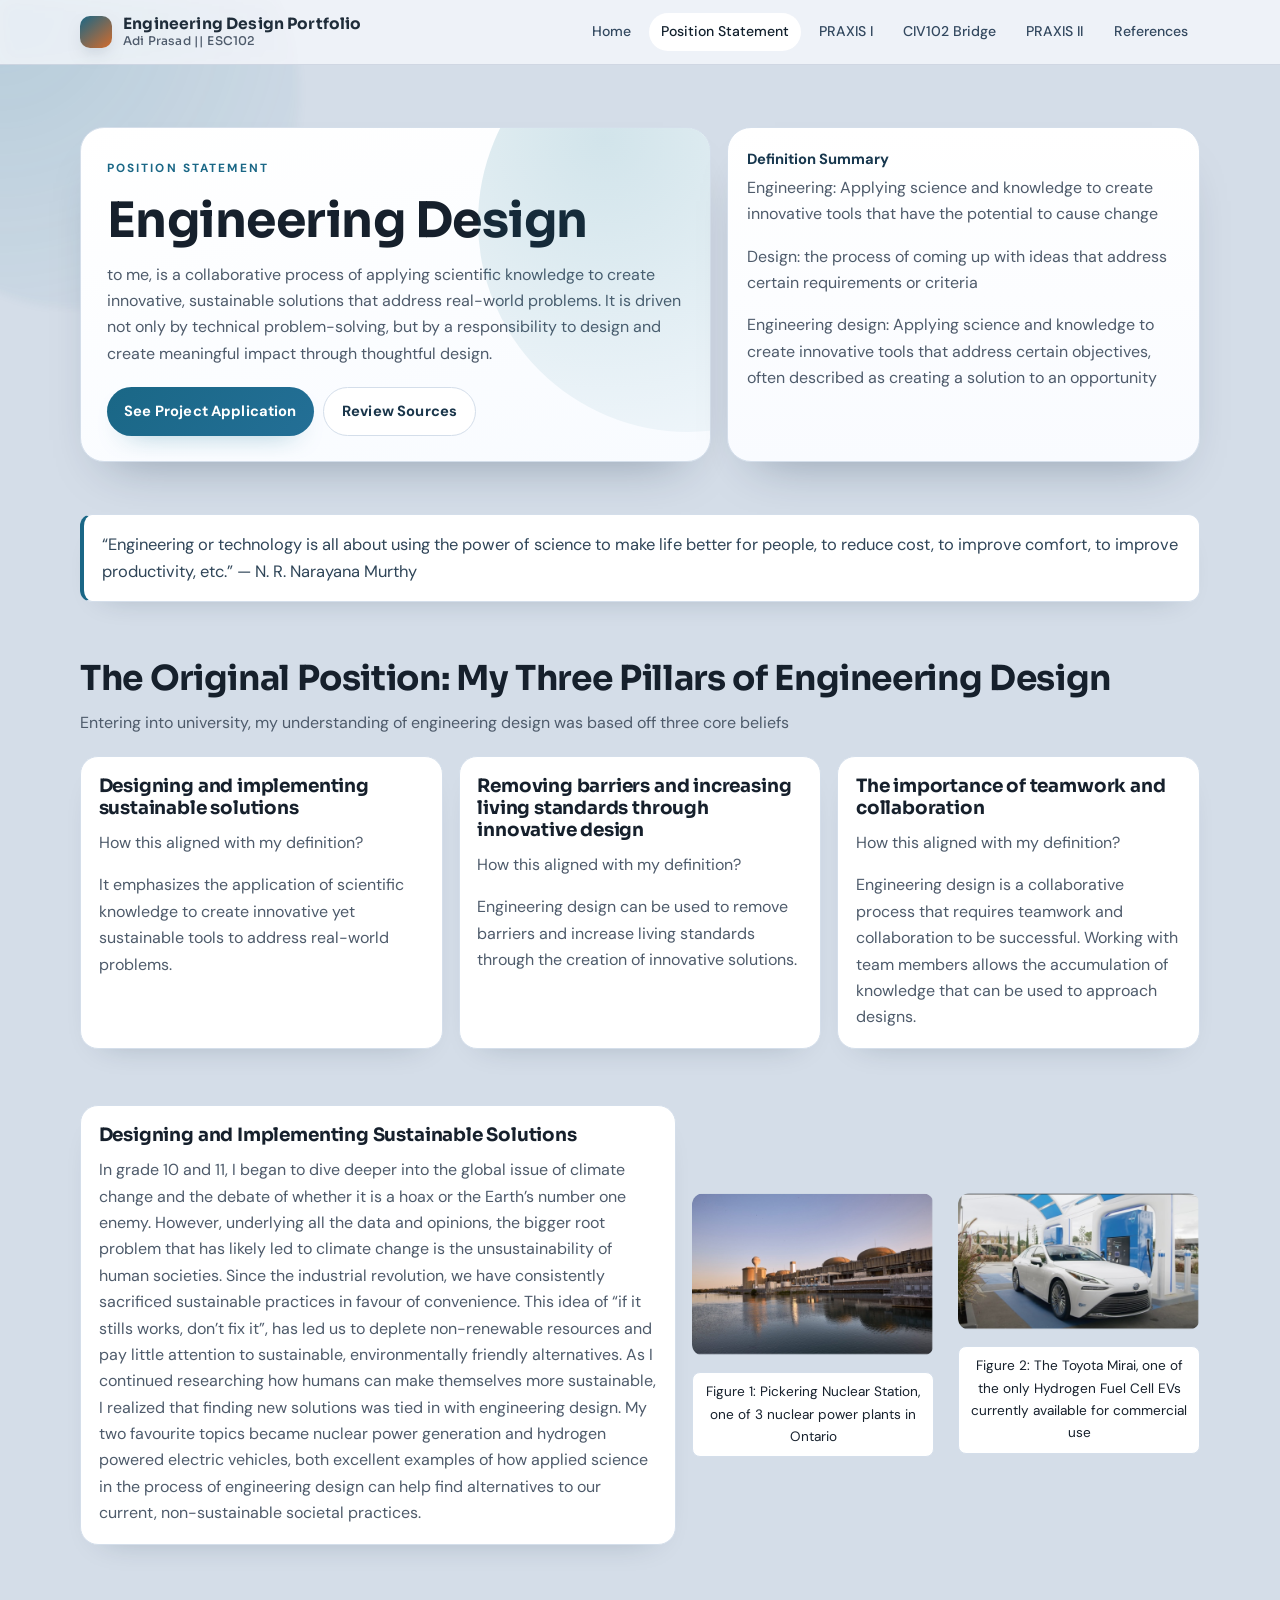
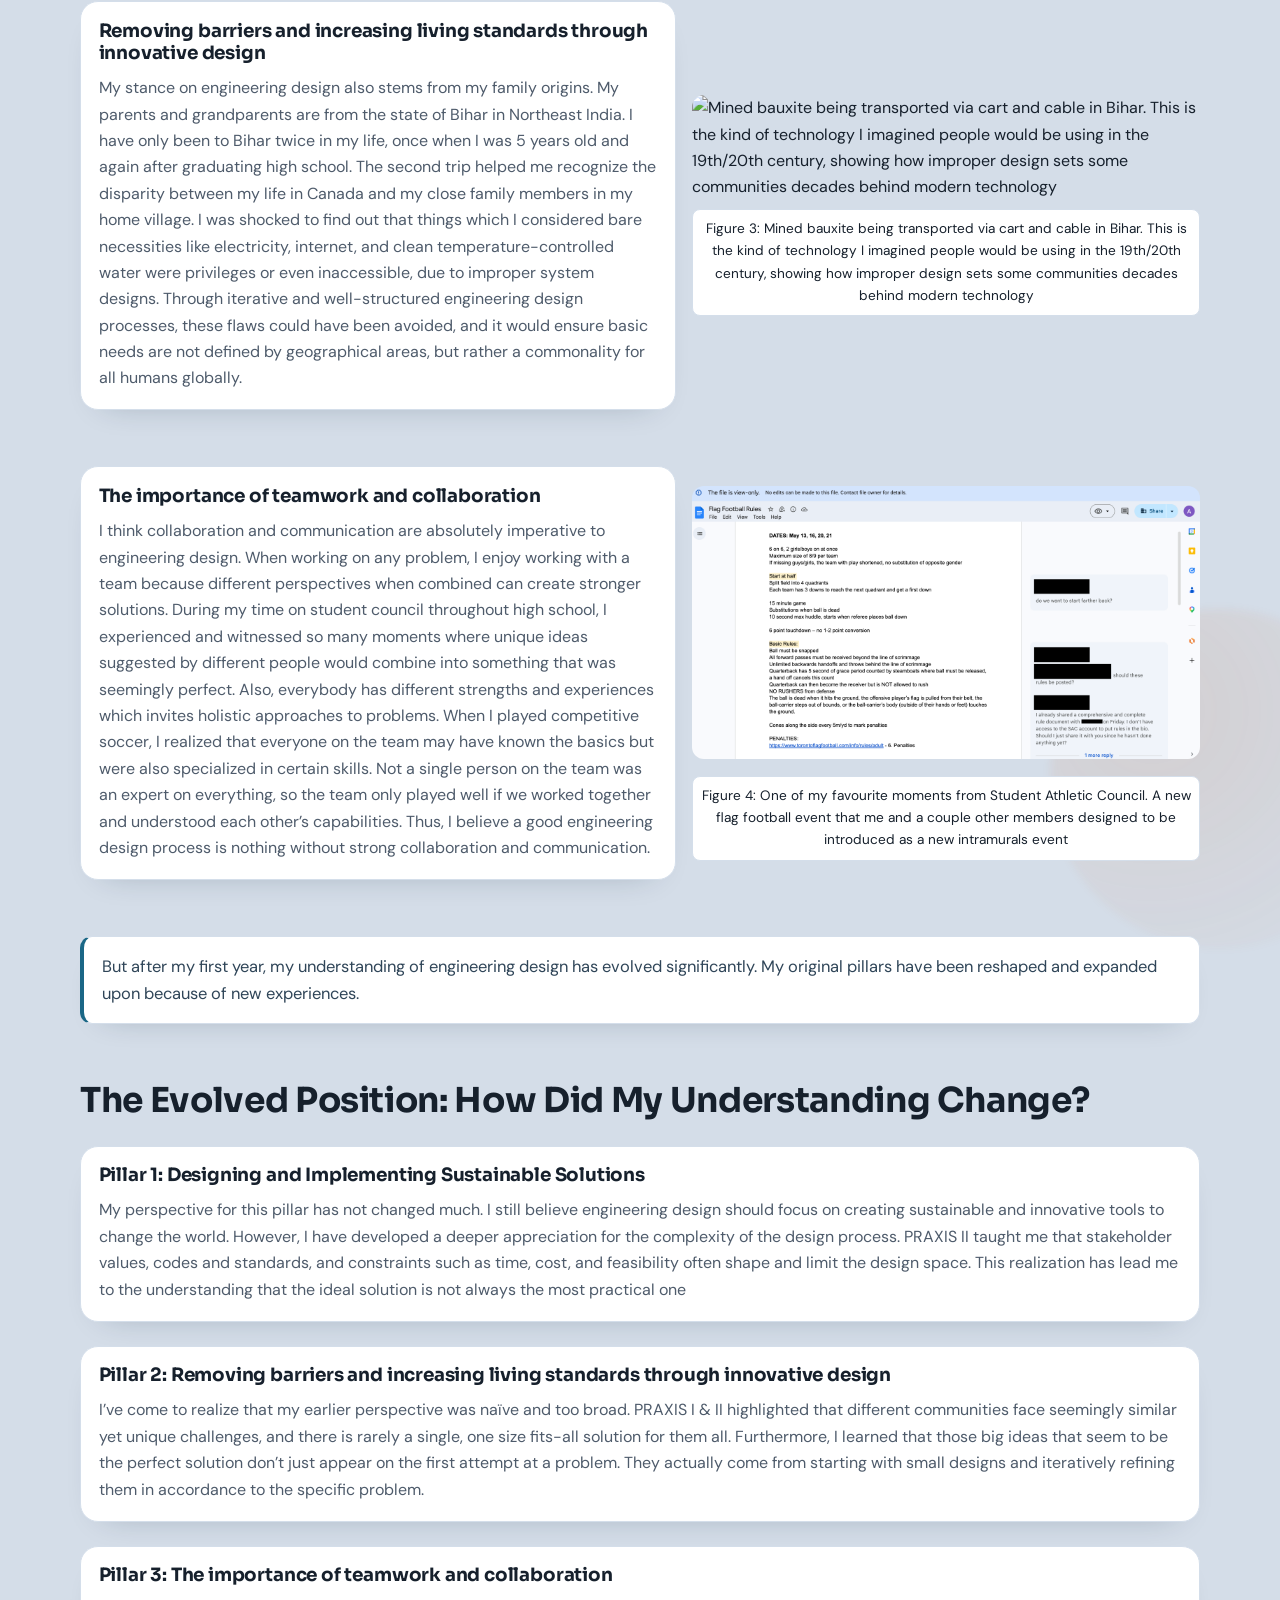
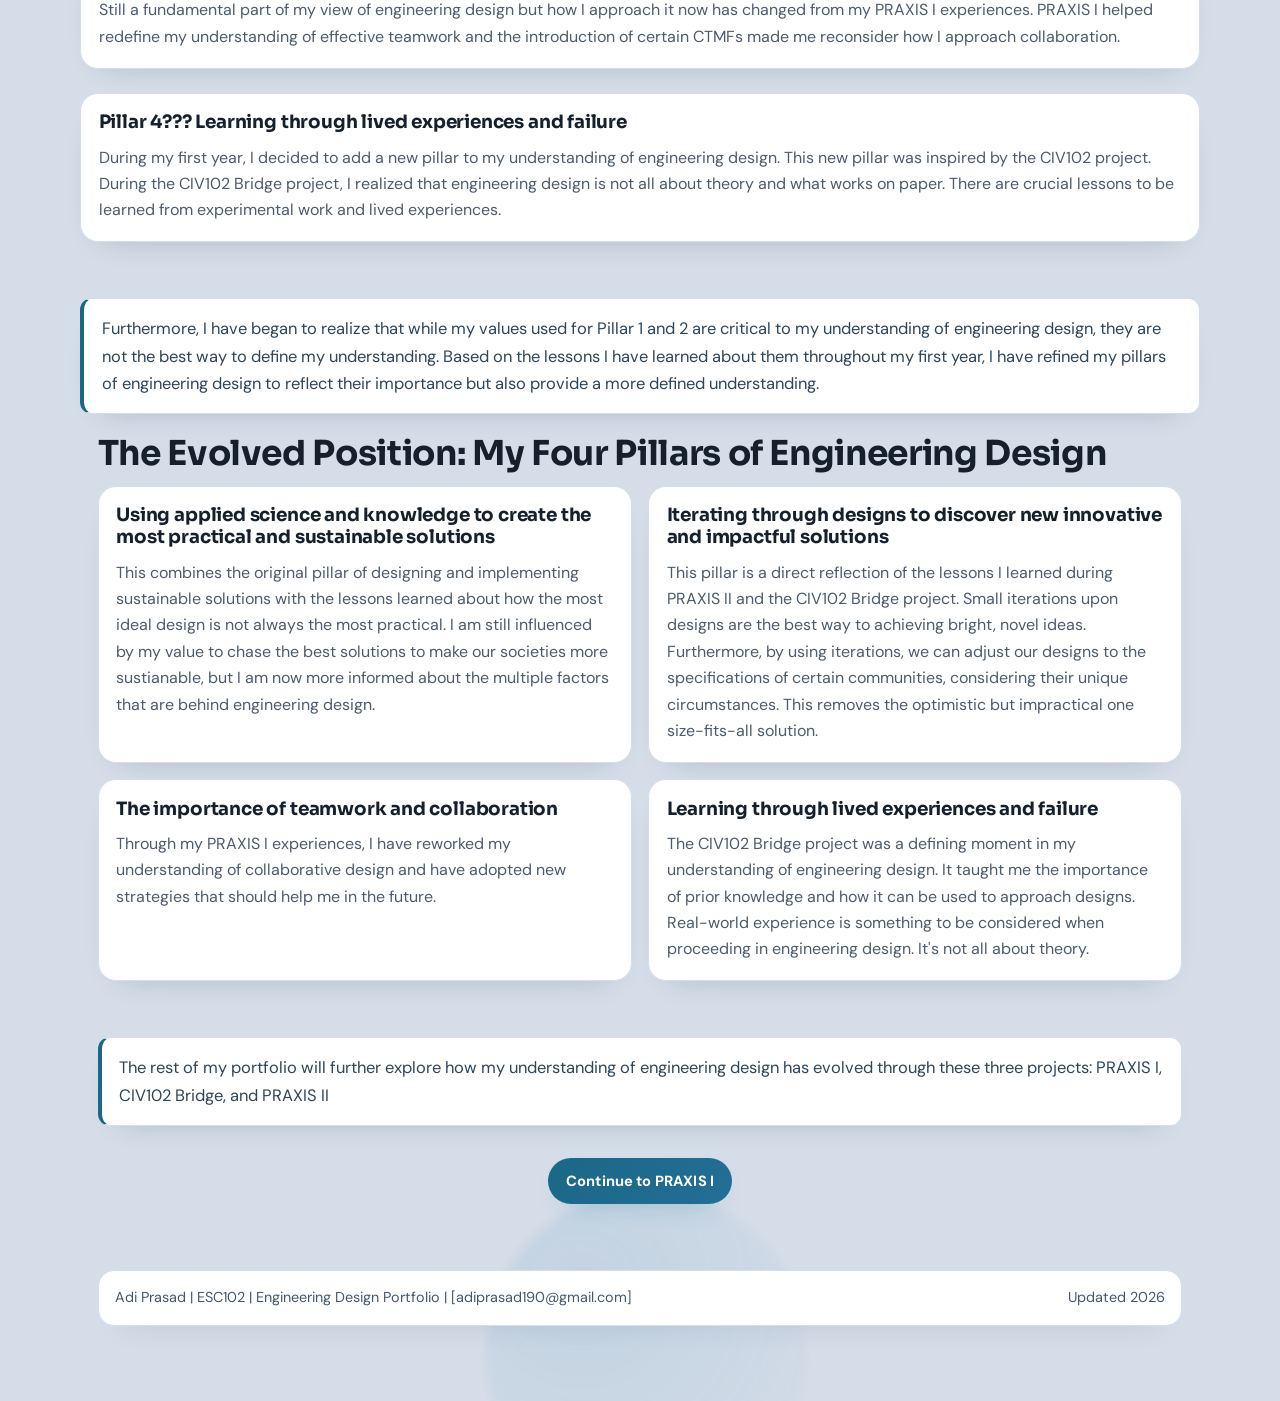
==== position-statement.html @ 8f81f6d3 "first commit" ====
<!doctype html>
<html lang="en">
<head>
  <meta charset="UTF-8">
  <meta name="viewport" content="width=device-width, initial-scale=1.0">
  <title>Position Statement | EngSci Portfolio</title>
  <script>document.documentElement.classList.add("js");</script>
  <link rel="preconnect" href="https://fonts.googleapis.com">
  <link rel="preconnect" href="https://fonts.gstatic.com" crossorigin>
  <link href="https://fonts.googleapis.com/css2?family=DM+Sans:wght@400;500;700&family=Sora:wght@400;600;700&display=swap" rel="stylesheet">
  <link rel="stylesheet" href="styles.css">
</head>
<body class="page-position">
  <div class="bg-art" aria-hidden="true">
    <span class="bg-orb orb-a"></span>
    <span class="bg-orb orb-b"></span>
    <span class="bg-orb orb-c"></span>
  </div>

  <header class="site-header">
    <div class="container nav-shell">
      <a class="brand" href="index.html">
        <span class="brand-mark"></span>
        <div style="display: flex; flex-direction: column; line-height: 1.2;">
          <span>Engineering Design Portfolio</span>
          <span style="font-size: 0.75rem; font-weight: 500; color: var(--muted);">Adi Prasad || ESC102</span>
        </div>
      </a>
      <nav class="site-nav" aria-label="Primary">
        <a href="index.html">Home</a>
        <a href="position-statement.html">Position Statement</a>
        <a href="praxis-i-magnet-coaster.html">PRAXIS I</a>
        <a href="civ102-bridge-project.html">CIV102 Bridge</a>
        <a href="praxis-ii-handhold-motor-brush.html">PRAXIS II</a>
        <a href="references.html">References</a>
      </nav>
    </div>
  </header>

  <main>
    <section class="hero">
      <div class="container hero-grid">
        <article class="hero-main reveal">
          <p class="eyebrow">Position Statement</p>
          <h1>Engineering Design</h1>
          <p>
            to me, is a collaborative process of applying scientific knowledge to create innovative, sustainable solutions that address real-world problems. It is driven not only by technical problem-solving, but by a responsibility to design and create meaningful impact through thoughtful design.
          <div class="hero-actions">
            <a class="btn btn-primary" href="praxis-i-magnet-coaster.html">See Project Application</a>
            <a class="btn btn-secondary" href="references.html">Review Sources</a>
          </div>
        </article>

        <aside class="hero-panel reveal" data-delay="90">
          <p class="panel-label">Definition Summary</p>
          <p>Engineering: Applying science and knowledge to create innovative tools that have the potential to cause change <p> 
          <p>Design: the process of coming up with ideas that address certain requirements or criteria</p>
          <p>Engineering design: Applying science and knowledge to create innovative tools that address certain objectives, often described as creating a solution to an opportunity</p>

        </aside>
      </div>
    </section>

    <section class="section">
      <div class="container">
        <blockquote class="statement-quote reveal">
          <p>
            “Engineering or technology is all about using the power of science to make life better for people, to reduce cost, to improve comfort, to improve productivity, etc.” — N. R. Narayana Murthy
          </p>
        </blockquote>
      </div>
    </section>

    <section class="section">
      <div class="container">
        <h2 class="reveal">The Original Position: My Three Pillars of Engineering Design</h2>
        <p class="section-intro reveal" data-delay="70">
          Entering into university, my understanding of engineering design was based off three core beliefs </p>
        <div class="cards three">
          <article class="card reveal">
            <h3>Designing and implementing sustainable solutions</h3>
            <p>How this aligned with my definition?</p>
            <p>It emphasizes the application of scientific knowledge to create innovative yet sustainable tools to address real-world problems.</p>
          </article>
          <article class="card reveal">
            <h3>Removing barriers and increasing living standards through innovative design</h3>
            <p>How this aligned with my definition?</p>
            <p>Engineering design can be used to remove barriers and increase living standards through the creation of innovative solutions.</p>
          </article>
          <article class="card reveal">
            <h3>The importance of teamwork and collaboration</h3>
            <p>How this aligned with my definition?</p>
            <p>Engineering design is a collaborative process that requires teamwork and collaboration to be successful. Working with team members allows the accumulation of knowledge that can be used to approach designs.</p>
          </article>
        </div>
      </div>
    </section>

    <section class="section">
      <div class="container split" style="max-width: 1350px; align-items: center;">
        <article class="card reveal">
          <h3>Designing and Implementing Sustainable Solutions</h3>
          <p>
            In grade 10 and 11, I began to dive deeper into the global issue of climate change and the debate of whether it is a hoax or the Earth’s number one enemy. However, underlying all the data and opinions, the bigger root problem that has likely led to climate change is the unsustainability of human societies. Since the industrial revolution, we have consistently sacrificed sustainable practices in favour of convenience. This idea of “if it stills works, don’t fix it”, has led us to deplete non-renewable resources and pay little attention to sustainable, environmentally friendly alternatives. As I continued researching how humans can make themselves more sustainable, I realized that finding new solutions was tied in with engineering design. My two favourite topics became nuclear power generation and hydrogen powered electric vehicles, both excellent examples of how applied science in the process of engineering design can help find alternatives to our current, non-sustainable societal practices. 
          </p>
        </article>
        <div class="reveal" data-delay="80" style="display: flex; flex-direction: row; flex-wrap: wrap; gap: 1.5rem; justify-content: center; align-items: flex-start;">
          <figure style="margin: 0; flex: 1 1 45%; min-width: 200px;">
            <img src="nuclear.png" alt="Nuclear Power Generation" style="width: 100%; border-radius: 12px; box-shadow: var(--shadow-sm); object-fit: cover;">
            <figcaption style="text-align: center; font-size: 0.85rem; color: var(--text); margin-top: 0.5rem; background: var(--surface); padding: 0.5rem; border-radius: 8px; border: 1px solid var(--line);">Figure 1: Pickering Nuclear Station, one of 3 nuclear power plants in Ontario</figcaption>
          </figure>
          <figure style="margin: 0; flex: 1 1 45%; min-width: 200px;">
            <img src="fuelcell.png" alt="Hydrogen Powered Electric Vehicles" style="width: 100%; border-radius: 12px; box-shadow: var(--shadow-sm); object-fit: cover;">
            <figcaption style="text-align: center; font-size: 0.85rem; color: var(--text); margin-top: 0.5rem; background: var(--surface); padding: 0.5rem; border-radius: 8px; border: 1px solid var(--line);">Figure 2: The Toyota Mirai, one of the only Hydrogen Fuel Cell EVs currently available for commercial use</figcaption>
          </figure>
        </div>
      </div>
    </section>
  </main>

    <section class="section">
      <div class="container split" style="max-width: 1350px; align-items: center;">
        <article class="card reveal">
          <h3>Removing barriers and increasing living standards through innovative design</h3>
          <p>
            My stance on engineering design also stems from my family origins. My parents and grandparents are from the state of Bihar in Northeast India. I have only been to Bihar twice in my life, once when I was 5 years old and again after graduating high school. The second trip helped me recognize the disparity between my life in Canada and my close family members in my home village. I was shocked to find out that things which I considered bare necessities like electricity, internet, and clean temperature-controlled water were privileges or even inaccessible, due to improper system designs. Through iterative and well-structured engineering design processes, these flaws could have been avoided, and it would ensure basic needs are not defined by geographical areas, but rather a commonality for all humans globally. 
          </p>
        </article>
        <div class="reveal" data-delay="80" style="display: flex; flex-direction: row; flex-wrap: wrap; gap: 1.5rem; justify-content: center; align-items: flex-start;">
          <figure style="margin: 0; flex: 1 1 45%; min-width: 200px;">
            <img src="bihar.png" alt="Mined bauxite being transported via cart and cable in Bihar. This is the kind of technology I imagined people would be using in the 19th/20th century, showing how improper design sets some communities decades behind modern technology" style="width: 100%; border-radius: 12px; box-shadow: var(--shadow-sm); object-fit: cover;">
            <figcaption style="text-align: center; font-size: 0.85rem; color: var(--text); margin-top: 0.5rem; background: var(--surface); padding: 0.5rem; border-radius: 8px; border: 1px solid var(--line);">Figure 3: Mined bauxite being transported via cart and cable in Bihar. This is the kind of technology I imagined people would be using in the 19th/20th century, showing how improper design sets some communities decades behind modern technology</figcaption>
          </figure>
    </div>
    </section>
  </main>

    <section class="section">
      <div class="container split" style="max-width: 1350px; align-items: center;">
        <article class="card reveal">
          <h3>The importance of teamwork and collaboration</h3>
          <p>
            I think collaboration and communication are absolutely imperative to engineering design. When working on any problem, I enjoy working with a team because different perspectives when combined can create stronger solutions. During my time on student council throughout high school, I experienced and witnessed so many moments where unique ideas suggested by different people would combine into something that was seemingly perfect. Also, everybody has different strengths and experiences which invites holistic approaches to problems. When I played competitive soccer, I realized that everyone on the team may have known the basics but were also specialized in certain skills. Not a single person on the team was an expert on everything, so the team only played well if we worked together and understood each other’s capabilities. Thus, I believe a good engineering design process is nothing without strong collaboration and communication. 
          </p>
        </article>
        <div class="reveal" data-delay="80" style="display: flex; flex-direction: row; flex-wrap: wrap; gap: 1.5rem; justify-content: center; align-items: flex-start;">
          <figure style="margin: 0; flex: 1 1 45%; min-width: 200px;">
            <img src="flagfootball.png" alt="Mined bauxite being transported via cart and cable in Bihar. This is the kind of technology I imagined people would be using in the 19th/20th century, showing how improper design sets some communities decades behind modern technology" style="width: 100%; border-radius: 12px; box-shadow: var(--shadow-sm); object-fit: cover;">
            <figcaption style="text-align: center; font-size: 0.85rem; color: var(--text); margin-top: 0.5rem; background: var(--surface); padding: 0.5rem; border-radius: 8px; border: 1px solid var(--line);">Figure 4: One of my favourite moments from Student Athletic Council. A new flag football event that me and a couple other members designed to be introduced as a new intramurals event </figcaption>
          </figure>
        </div>
      </div>
    </section>

    <section class="section">
      <div class="container">
        <blockquote class="statement-quote reveal">
          <p>
            But after my first year, my understanding of engineering design has evolved significantly. My original pillars have been reshaped and expanded upon because of new experiences.
          </p>
        </blockquote>
      </div>
    </section>

    <section class="section">
      <div class="container">
        <h2 class="reveal">The Evolved Position: How Did My Understanding Change?</h2>
        <article class="card reveal" style="margin-top: 1.5rem;">
          <h3>Pillar 1: Designing and Implementing Sustainable Solutions</h3>
          <p>
            My perspective for this pillar has not changed much. I still believe engineering design should focus on creating sustainable and innovative tools to change the world. However, I have developed a deeper appreciation for the complexity of the design process. PRAXIS II taught me that stakeholder values, codes and standards, and constraints such as time, cost, and feasibility often shape and limit the design space. This realization has lead me to the understanding that the ideal solution is not always the most practical one
          </p>
        </article>
        <article class="card reveal" style="margin-top: 1.5rem;">
          <h3>Pillar 2: Removing barriers and increasing living standards through innovative design</h3>
          <p>
            I’ve come to realize that my earlier perspective was naïve and too broad. PRAXIS I & II highlighted that different communities face seemingly similar yet unique challenges, and there is rarely a single, one size fits-all solution for them all. Furthermore, I learned that those big ideas that seem to be the perfect solution don’t just appear on the first attempt at a problem. They actually come from starting with small designs and iteratively refining them in accordance to the specific problem. 
          </p>
        </article>
        <article class="card reveal" style="margin-top: 1.5rem;">
          <h3>Pillar 3: The importance of teamwork and collaboration</h3>
          <p>
            Still a fundamental part of my view of engineering design but how I approach it now has changed from my PRAXIS I experiences. PRAXIS I helped redefine my understanding of effective teamwork and the introduction of certain CTMFs made me reconsider how I approach collaboration. 
          </p>
        </article>
        <article class="card reveal" style="margin-top: 1.5rem;">
          <h3>Pillar 4??? Learning through lived experiences and failure</h3>
          <p>
            During my first year, I decided to add a new pillar to my understanding of engineering design. This new pillar was inspired by the CIV102 project. During the CIV102 Bridge project, I realized that engineering design is not all about theory and what works on paper. There are crucial lessons to be learned from experimental work and lived experiences.
          </p>
        </article>    
      </div>
    </section>
  </main>

    <section class="section">
          <div class="container">
            <blockquote class="statement-quote reveal">
              <p>
                Furthermore, I have began to realize that while my values used for Pillar 1 and 2 are critical to my understanding of engineering design, they are not the best way to define my understanding. Based on the lessons I have learned about them throughout my first year, I have refined my pillars of engineering design to reflect their importance but also provide a more defined understanding. 
              </p>
            </blockquote>
    <section class="section">
      <div class="container">
        <h2 class="reveal">The Evolved Position: My Four Pillars of Engineering Design</h2>
        <div class="cards two">
          <article class="card reveal">
            <h3>Using applied science and knowledge to create the most practical and sustainable solutions</h3>
            <p> This combines the original pillar of designing and implementing sustainable solutions with the lessons learned about how the most ideal design is not always the most practical. I am still influenced by my value to chase the best solutions to make our societies more sustianable, but I am now more informed about the multiple factors that are behind engineering design. </p>
          </article>
          <article class="card reveal">
            <h3>Iterating through designs to discover new innovative and impactful solutions</h3>
            <p> This pillar is a direct reflection of the lessons I learned during PRAXIS II and the CIV102 Bridge project. Small iterations upon designs are the best way to achieving bright, novel ideas. Furthermore, by using iterations, we can adjust our designs to the specifications of certain communities, considering their unique circumstances. This removes the optimistic but impractical one size-fits-all solution.</p>
          </article>
          <article class="card reveal">
             <h3>The importance of teamwork and collaboration</h3>
            <p> Through my PRAXIS I experiences, I have reworked my understanding of collaborative design and have adopted new strategies that should help me in the future. 
          </article>
          <article class="card reveal">
            <h3>Learning through lived experiences and failure</h3>
            <p> The CIV102 Bridge project was a defining moment in my understanding of engineering design. It taught me the importance of prior knowledge and how it can be used to approach designs. Real-world experience is something to be considered when proceeding in engineering design. It's not all about theory.
          </article>
        </div>
      </div>
    </section>

    <section class="section">
          <div class="container">
            <blockquote class="statement-quote reveal">
              <p>
                The rest of my portfolio will further explore how my understanding of engineering design has evolved through these three projects: PRAXIS I, CIV102 Bridge, and PRAXIS II
              </p>
            </blockquote>
            <div class="reveal" style="display: flex; justify-content: center; margin-top: 2rem;">
              <a href="praxis-i-magnet-coaster.html" class="btn btn-primary">Continue to PRAXIS I</a>
            </div>
          </div>
        </section> 

  <footer class="site-footer">
    <div class="container">
      <div class="footer-panel">
        <p>Adi Prasad | ESC102  | Engineering Design Portfolio | [adiprasad190@gmail.com] </p>
        <p>Updated <span data-year></span></p>
      </div>
    </div>
  </footer>
  
  <script src="script.js"></script>
</body>
</html>
---- styles.css ----
:root {
  color-scheme: light;
  --bg: #d4dde8;
  --surface: #ffffff;
  --surface-soft: #f7fbff;
  --text: #16202c;
  --muted: #4e5b6b;
  --line: #d4deea;
  --brand: #0d6f8e;
  --brand-2: #d46b2b;
  --radius-lg: 24px;
  --radius-md: 16px;
  --radius-sm: 10px;
  --shadow-lg: 0 26px 50px -30px rgba(15, 38, 62, 0.4);
  --shadow-md: 0 14px 32px -24px rgba(15, 38, 62, 0.33);
  --max-width: 1120px;
  --hero-accent: var(--brand);
}

*,
*::before,
*::after {
  box-sizing: border-box;
}

html,
body {
  margin: 0;
  padding: 0;
}

body {
  font-family: "DM Sans", "Noto Sans", sans-serif;
  background: var(--bg);
  color: var(--text);
  line-height: 1.65;
  min-height: 100vh;
  animation: page-in 0.75s ease both;
}

@keyframes page-in {
  from {
    opacity: 0;
    transform: translateY(8px);
  }

  to {
    opacity: 1;
    transform: translateY(0);
  }
}

h1,
h2,
h3,
h4 {
  margin: 0 0 0.7rem;
  font-family: "Sora", "DM Sans", sans-serif;
  line-height: 1.2;
  letter-spacing: -0.01em;
}

h1 {
  font-size: clamp(1.95rem, 4vw, 3.05rem);
}

h2 {
  font-size: clamp(1.5rem, 3vw, 2.15rem);
}

h3 {
  font-size: 1.15rem;
}

p {
  margin: 0 0 1rem;
  color: var(--muted);
}

a {
  color: inherit;
  text-decoration: none;
}

/* Text Links */
.section p a,
.card p a,
.reference-list a,
.statement-quote a {
  color: #0056b3;
  text-decoration: underline;
  transition: color 0.2s ease;
}

.section p a:hover,
.card p a:hover,
.reference-list a:hover,
.statement-quote a:hover {
  color: #003d80;
}

.container {
  width: min(var(--max-width), calc(100% - 2.2rem));
  margin-inline: auto;
}

.bg-art {
  position: fixed;
  inset: 0;
  z-index: -1;
  pointer-events: none;
  overflow: hidden;
}

.bg-orb {
  position: absolute;
  border-radius: 999px;
  opacity: 0.55;
  filter: blur(4px);
}

.orb-a {
  width: 430px;
  height: 430px;
  top: -120px;
  left: -130px;
  background: radial-gradient(circle at 30% 30%, rgba(13, 111, 142, 0.27), rgba(13, 111, 142, 0));
  animation: drift-one 16s ease-in-out infinite;
}

.orb-b {
  width: 340px;
  height: 340px;
  top: 48%;
  right: -110px;
  background: radial-gradient(circle at 30% 30%, rgba(212, 107, 43, 0.21), rgba(212, 107, 43, 0));
  animation: drift-two 18s ease-in-out infinite;
}

.orb-c {
  width: 320px;
  height: 320px;
  bottom: -110px;
  left: 38%;
  background: radial-gradient(circle at 30% 30%, rgba(64, 129, 178, 0.2), rgba(64, 129, 178, 0));
  animation: drift-three 15s ease-in-out infinite;
}

@keyframes drift-one {
  0%,
  100% {
    transform: translate3d(0, 0, 0);
  }

  50% {
    transform: translate3d(0, -16px, 0);
  }
}

@keyframes drift-two {
  0%,
  100% {
    transform: translate3d(0, 0, 0);
  }

  50% {
    transform: translate3d(-12px, -14px, 0);
  }
}

@keyframes drift-three {
  0%,
  100% {
    transform: translate3d(0, 0, 0);
  }

  50% {
    transform: translate3d(10px, -18px, 0);
  }
}

.site-header {
  position: sticky;
  top: 0;
  z-index: 30;
  border-bottom: 1px solid rgba(146, 162, 184, 0.33);
  background: rgba(243, 246, 251, 0.84);
  backdrop-filter: blur(9px);
}

.nav-shell {
  display: flex;
  align-items: center;
  justify-content: space-between;
  gap: 1rem;
  padding: 0.82rem 0;
}

.brand {
  display: inline-flex;
  align-items: center;
  gap: 0.7rem;
  font-family: "Sora", "DM Sans", sans-serif;
  font-weight: 700;
  font-size: 0.97rem;
  color: #1f2d3a;
  letter-spacing: 0.01em;
}

.brand-mark {
  width: 2rem;
  height: 2rem;
  display: grid;
  place-items: center;
  border-radius: 10px;
  color: #ffffff;
  font-size: 0.82rem;
  background: linear-gradient(140deg, var(--hero-accent), var(--brand-2));
  box-shadow: 0 8px 20px -10px rgba(15, 38, 62, 0.55);
}

.site-nav {
  display: flex;
  flex-wrap: wrap;
  justify-content: flex-end;
  gap: 0.35rem;
}

.site-nav a {
  padding: 0.45rem 0.77rem;
  border-radius: 999px;
  color: #32485f;
  font-size: 0.88rem;
  font-weight: 500;
  transition: background-color 0.2s ease, color 0.2s ease, transform 0.2s ease, box-shadow 0.2s ease;
}

.site-nav a:hover {
  transform: translateY(-1px);
  background: rgba(13, 111, 142, 0.12);
  color: #17374e;
}

.site-nav a.active {
  color: #12202d;
  background: var(--surface);
  box-shadow: var(--shadow-md);
}

.hero {
  padding: 3.9rem 0 2rem;
}

.hero-grid {
  display: grid;
  grid-template-columns: 1.2fr 0.9fr;
  gap: 1rem;
}

.hero-main,
.hero-panel {
  border: 1px solid var(--line);
  border-radius: var(--radius-lg);
  box-shadow: var(--shadow-lg);
}

.hero-main {
  position: relative;
  overflow: hidden;
  padding: clamp(1.25rem, 2vw, 2rem);
  background: linear-gradient(165deg, #ffffff, #f8fbff);
}

.hero-main::after {
  content: "";
  position: absolute;
  right: -30%;
  top: -35%;
  width: 420px;
  height: 420px;
  border-radius: 999px;
  background: radial-gradient(circle at 30% 30%, rgba(13, 111, 142, 0.18), rgba(13, 111, 142, 0));
  pointer-events: none;
}

.eyebrow {
  display: inline-flex;
  margin-bottom: 0.85rem;
  font-size: 0.74rem;
  letter-spacing: 0.18em;
  text-transform: uppercase;
  font-weight: 700;
  color: var(--hero-accent);
}

.hero-actions {
  display: flex;
  flex-wrap: wrap;
  gap: 0.58rem;
  margin-top: 1.25rem;
}

.btn {
  display: inline-flex;
  align-items: center;
  justify-content: center;
  gap: 0.5rem;
  border-radius: 999px;
  padding: 0.7rem 1.1rem;
  font-size: 0.92rem;
  font-weight: 700;
  letter-spacing: 0.01em;
  transition: transform 0.22s ease, box-shadow 0.22s ease, border-color 0.22s ease, background-color 0.22s ease;
}

.btn:hover {
  transform: translateY(-2px);
}

.btn-primary {
  color: #ffffff;
  background: linear-gradient(130deg, var(--hero-accent), #236f96);
  box-shadow: 0 12px 28px -20px rgba(13, 111, 142, 0.9);
}

.btn-secondary {
  color: #19354a;
  background: var(--surface);
  border: 1px solid var(--line);
}

.btn-secondary:hover {
  border-color: rgba(13, 111, 142, 0.48);
  box-shadow: 0 12px 24px -20px rgba(15, 38, 62, 0.5);
}

.hero-panel {
  padding: 1.2rem 1.2rem 1.1rem;
  background: linear-gradient(180deg, #ffffff, #f9fbff);
}

.panel-label {
  margin-bottom: 0.2rem;
  font-weight: 700;
  font-size: 0.92rem;
  color: #17374e;
}

.metric-grid {
  display: grid;
  grid-template-columns: repeat(2, minmax(0, 1fr));
  gap: 0.65rem;
  margin: 1rem 0;
}

.metric {
  border: 1px solid var(--line);
  border-radius: 12px;
  background: #ffffff;
  padding: 0.72rem 0.75rem;
}

.metric strong {
  display: block;
  margin-bottom: 0.1rem;
  color: #162f42;
  font-family: "Sora", "DM Sans", sans-serif;
  font-size: 1.02rem;
}

.metric span {
  font-size: 0.82rem;
  color: #4f6276;
}

.clean-list {
  margin: 0.5rem 0 0;
  padding-left: 1rem;
  color: #3e5368;
}

.clean-list li {
  margin-bottom: 0.4rem;
}

.section {
  padding: 1.2rem 0 2.3rem;
}

.section-intro {
  max-width: 70ch;
  margin-bottom: 1.2rem;
}

.cards {
  display: grid;
  gap: 1rem;
}

.cards.two {
  grid-template-columns: repeat(2, minmax(0, 1fr));
}

.cards.three {
  grid-template-columns: repeat(3, minmax(0, 1fr));
}

.card {
  border: 1px solid var(--line);
  border-radius: 18px;
  background: var(--surface);
  box-shadow: var(--shadow-md);
  padding: 1.1rem;
  transition: transform 0.3s ease, box-shadow 0.3s ease, border-color 0.3s ease;
}

.card:hover {
  transform: translateY(-5px);
  border-color: rgba(13, 111, 142, 0.33);
  box-shadow: 0 24px 40px -28px rgba(15, 38, 62, 0.6);
}

.card p:last-child {
  margin-bottom: 0;
}

.link-card {
  display: block;
}

.link-card h3 {
  display: inline-flex;
  align-items: center;
  gap: 0.4rem;
}

.link-card h3::after {
  content: "->";
  color: var(--hero-accent);
  font-size: 0.9rem;
  transition: transform 0.2s ease;
}

.link-card:hover h3::after {
  transform: translateX(4px);
}

.tag-row {
  display: flex;
  flex-wrap: wrap;
  gap: 0.4rem;
  margin-top: 0.7rem;
}

.tag {
  display: inline-flex;
  border-radius: 999px;
  padding: 0.22rem 0.58rem;
  font-size: 0.77rem;
  font-weight: 700;
  color: #204d67;
  background: #eaf3fb;
}

.split {
  display: grid;
  grid-template-columns: 1.08fr 0.92fr;
  gap: 1rem;
}

.timeline {
  display: grid;
  gap: 0.75rem;
}

.timeline-item {
  position: relative;
  border: 1px solid var(--line);
  border-radius: 14px;
  background: var(--surface);
  box-shadow: var(--shadow-md);
  padding: 0.9rem 0.95rem 0.9rem 1.05rem;
}

.timeline-item::before {
  content: "";
  position: absolute;
  left: 0;
  top: 0.9rem;
  bottom: 0.9rem;
  width: 4px;
  border-radius: 999px;
  background: linear-gradient(180deg, var(--hero-accent), var(--brand-2));
}

.timeline-item strong {
  display: block;
  margin-bottom: 0.25rem;
  color: #1c3751;
}

.timeline-item p {
  margin: 0;
  font-size: 0.93rem;
}

.table-wrap {
  overflow: auto;
  border-radius: var(--radius-md);
  border: 1px solid var(--line);
  box-shadow: var(--shadow-md);
  background: var(--surface);
}

.data-table {
  border-collapse: collapse;
  width: 100%;
  min-width: 620px;
}

.data-table th,
.data-table td {
  text-align: left;
  padding: 0.72rem 0.85rem;
  border-bottom: 1px solid var(--line);
  font-size: 0.92rem;
  vertical-align: top;
}

.data-table thead th {
  background: #edf4fb;
  color: #28455c;
  font-family: "Sora", "DM Sans", sans-serif;
  font-size: 0.76rem;
  letter-spacing: 0.08em;
  text-transform: uppercase;
}

.data-table tbody tr:last-child td {
  border-bottom: none;
}

.statement-quote {
  border-left: 4px solid var(--hero-accent);
  background: #ffffff;
  border: 1px solid var(--line);
  border-left: 4px solid var(--hero-accent);
  border-radius: 12px;
  padding: 1rem 1.1rem;
  box-shadow: var(--shadow-md);
  margin: 0;
}

.statement-quote p {
  margin: 0;
  color: #2f4558;
  font-size: 1.03rem;
}

.reference-list {
  margin: 0;
  padding-left: 1.25rem;
}

.reference-list li {
  margin-bottom: 0.65rem;
  color: #44596f;
}

.site-footer {
  padding: 1.8rem 0 2.4rem;
}

.footer-panel {
  border: 1px solid var(--line);
  border-radius: var(--radius-md);
  background: var(--surface);
  box-shadow: var(--shadow-md);
  display: flex;
  justify-content: space-between;
  gap: 1rem;
  flex-wrap: wrap;
  padding: 0.95rem 1rem;
}

.footer-panel p {
  margin: 0;
  color: #44586c;
  font-size: 0.9rem;
}

.reveal {
  opacity: 1;
  transform: none;
}

.js .reveal {
  opacity: 0;
  transform: translateY(18px);
  transition: opacity 0.64s ease, transform 0.64s ease;
}

.js .reveal.in-view {
  opacity: 1;
  transform: translateY(0);
}

.page-home {
  --hero-accent: #0d6f8e;
}

.page-position {
  --hero-accent: #1a6786;
}

.page-praxis1 {
  --hero-accent: #1b825f;
}

.page-civ102 {
  --hero-accent: #8c6222;
}

.page-praxis2 {
  --hero-accent: #14756f;
}

.page-references {
  --hero-accent: #4d6f95;
}

/* Tabs Component */
.tabs-header {
  display: flex;
  gap: 1rem;
  border-bottom: 2px solid var(--line);
  margin-bottom: 1.5rem;
  overflow-x: auto;
  padding-bottom: 0.5rem;
}
.tab-btn {
  background: none;
  border: none;
  font-family: 'Sora', sans-serif;
  font-size: 1rem;
  font-weight: 600;
  color: var(--muted);
  cursor: pointer;
  padding: 0.5rem 1rem;
  border-bottom: 3px solid transparent;
  transition: all 0.2s ease;
  white-space: nowrap;
}
.tab-btn:hover {
  color: var(--text-heading);
}
.tab-btn.active {
  color: var(--hero-accent, var(--brand));
  border-bottom-color: var(--hero-accent, var(--brand));
}
.tab-pane {
  display: none;
  animation: fadeIn 0.3s ease;
}
.tab-pane.active {
  display: block;
}
@keyframes fadeIn {
  from { opacity: 0; transform: translateY(5px); }
  to { opacity: 1; transform: translateY(0); }
}

@media (max-width: 1000px) {
  .hero-grid,
  .split {
    grid-template-columns: 1fr;
  }

  .cards.three {
    grid-template-columns: repeat(2, minmax(0, 1fr));
  }
}

@media (max-width: 760px) {
  .site-header {
    position: static;
  }

  .nav-shell {
    align-items: flex-start;
    flex-direction: column;
  }

  .site-nav {
    width: 100%;
    justify-content: flex-start;
  }

  .hero {
    padding-top: 2.2rem;
  }

  .cards.two,
  .cards.three {
    grid-template-columns: 1fr;
  }

  .metric-grid {
    grid-template-columns: 1fr 1fr;
  }
}

@media (max-width: 560px) {
  .container {
    width: min(var(--max-width), calc(100% - 1.25rem));
  }

  .metric-grid {
    grid-template-columns: 1fr;
  }

  .hero-main,
  .hero-panel,
  .card,
  .timeline-item {
    border-radius: 14px;
  }
}

@media (prefers-reduced-motion: reduce) {
  *,
  *::before,
  *::after {
    animation: none !important;
    transition: none !important;
    scroll-behavior: auto !important;
  }

  .js .reveal {
    opacity: 1;
    transform: none;
  }
}
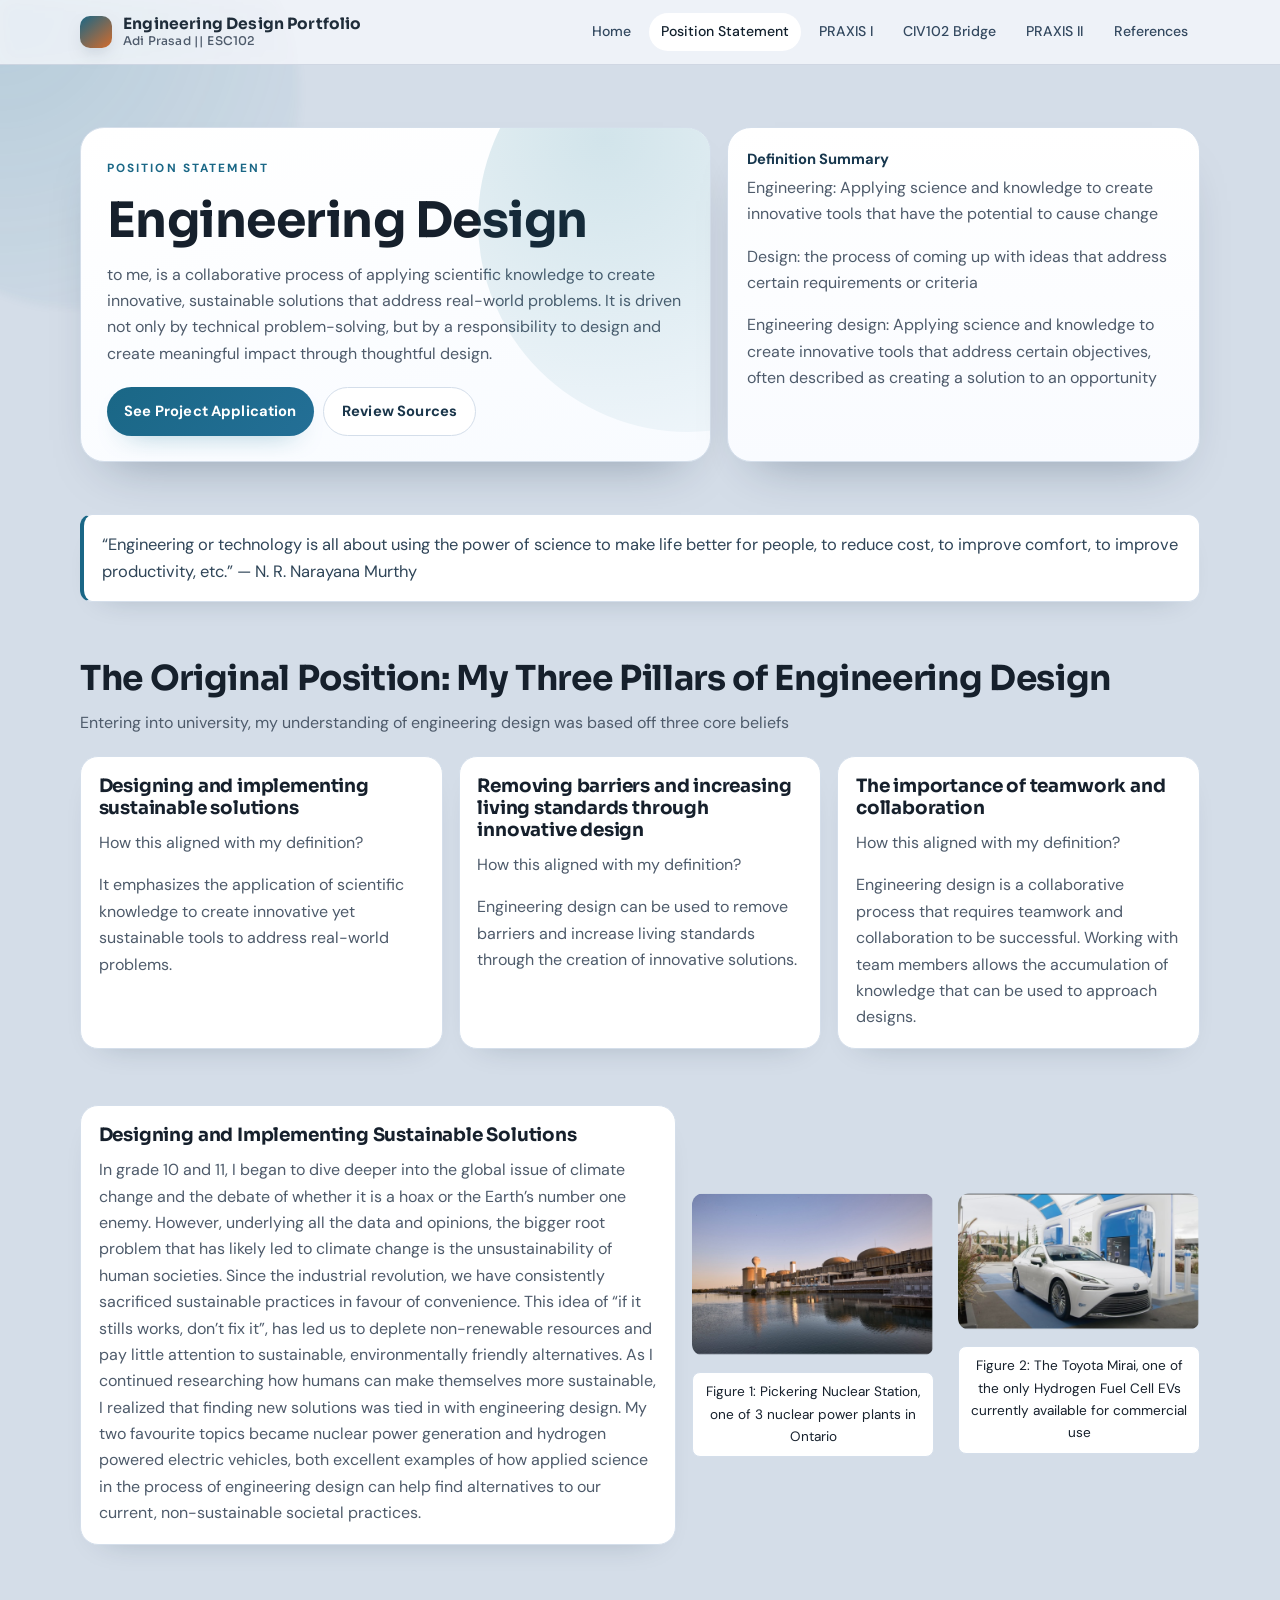
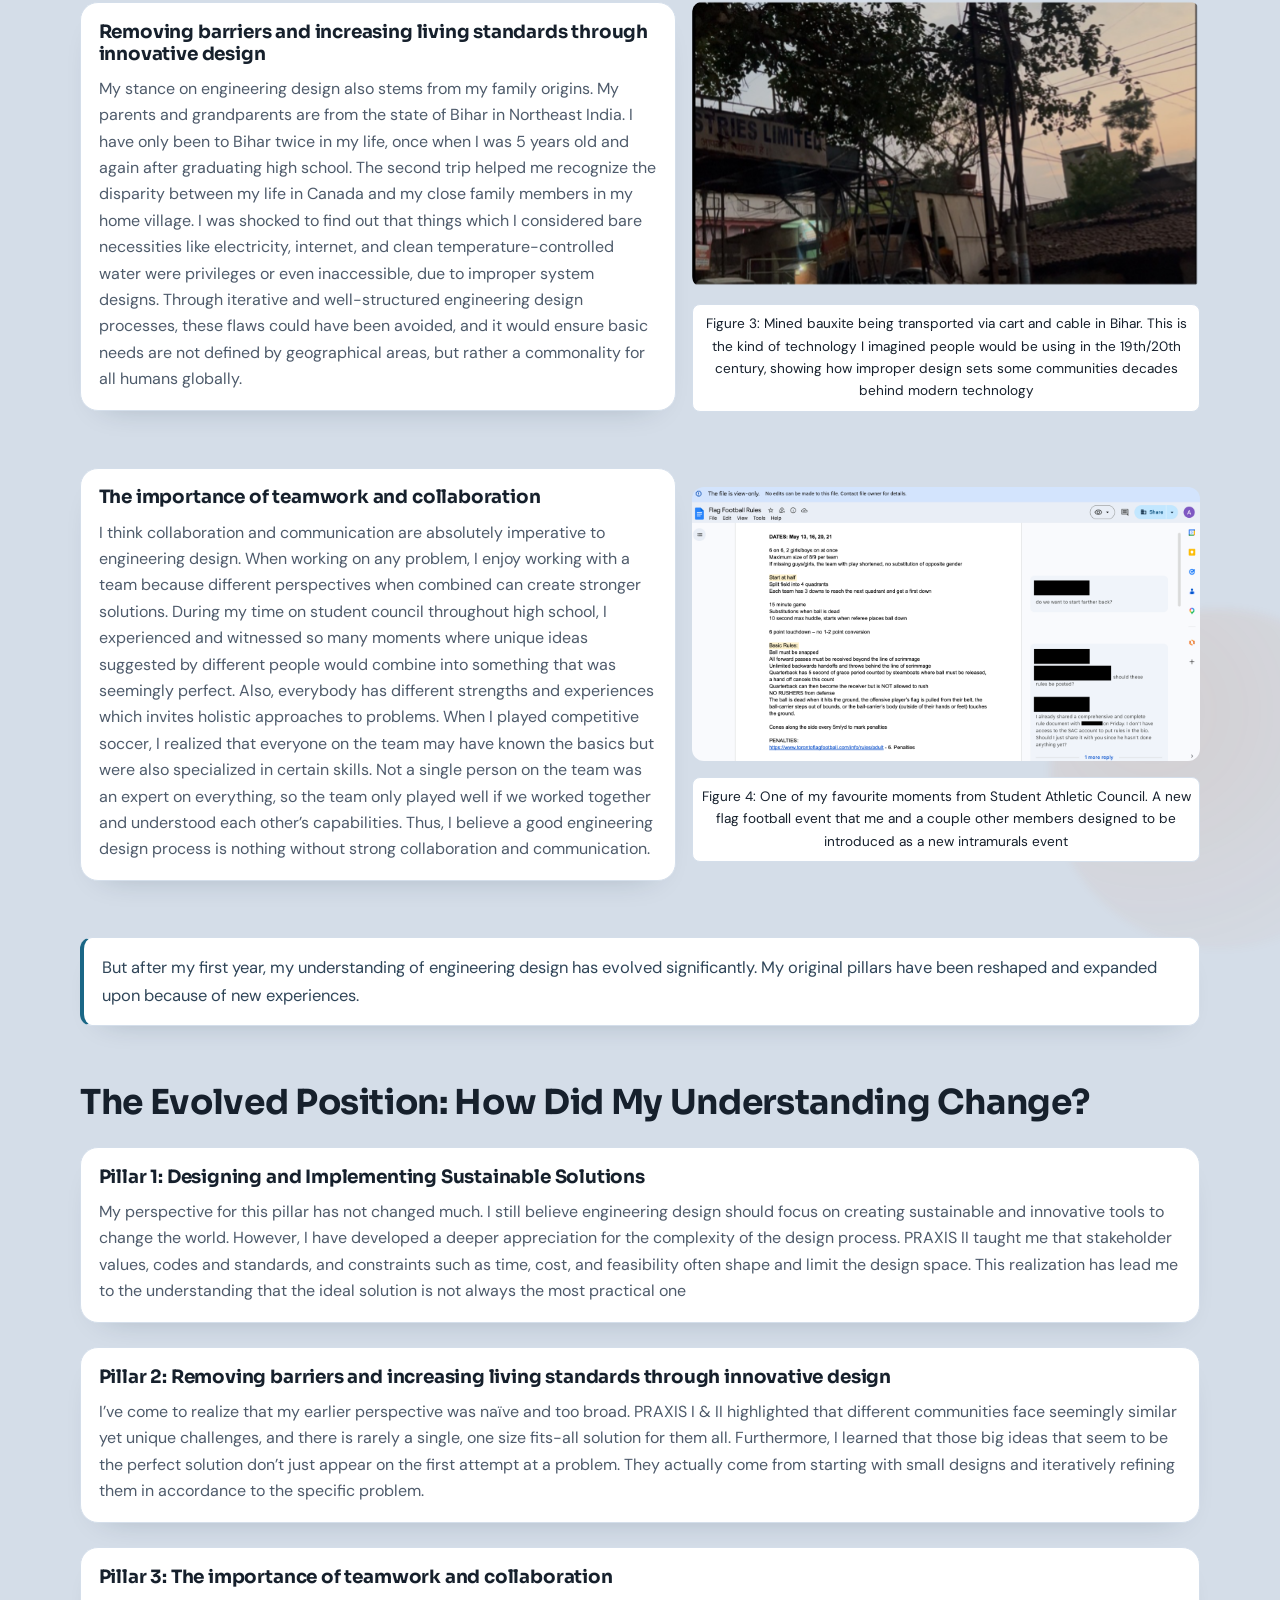
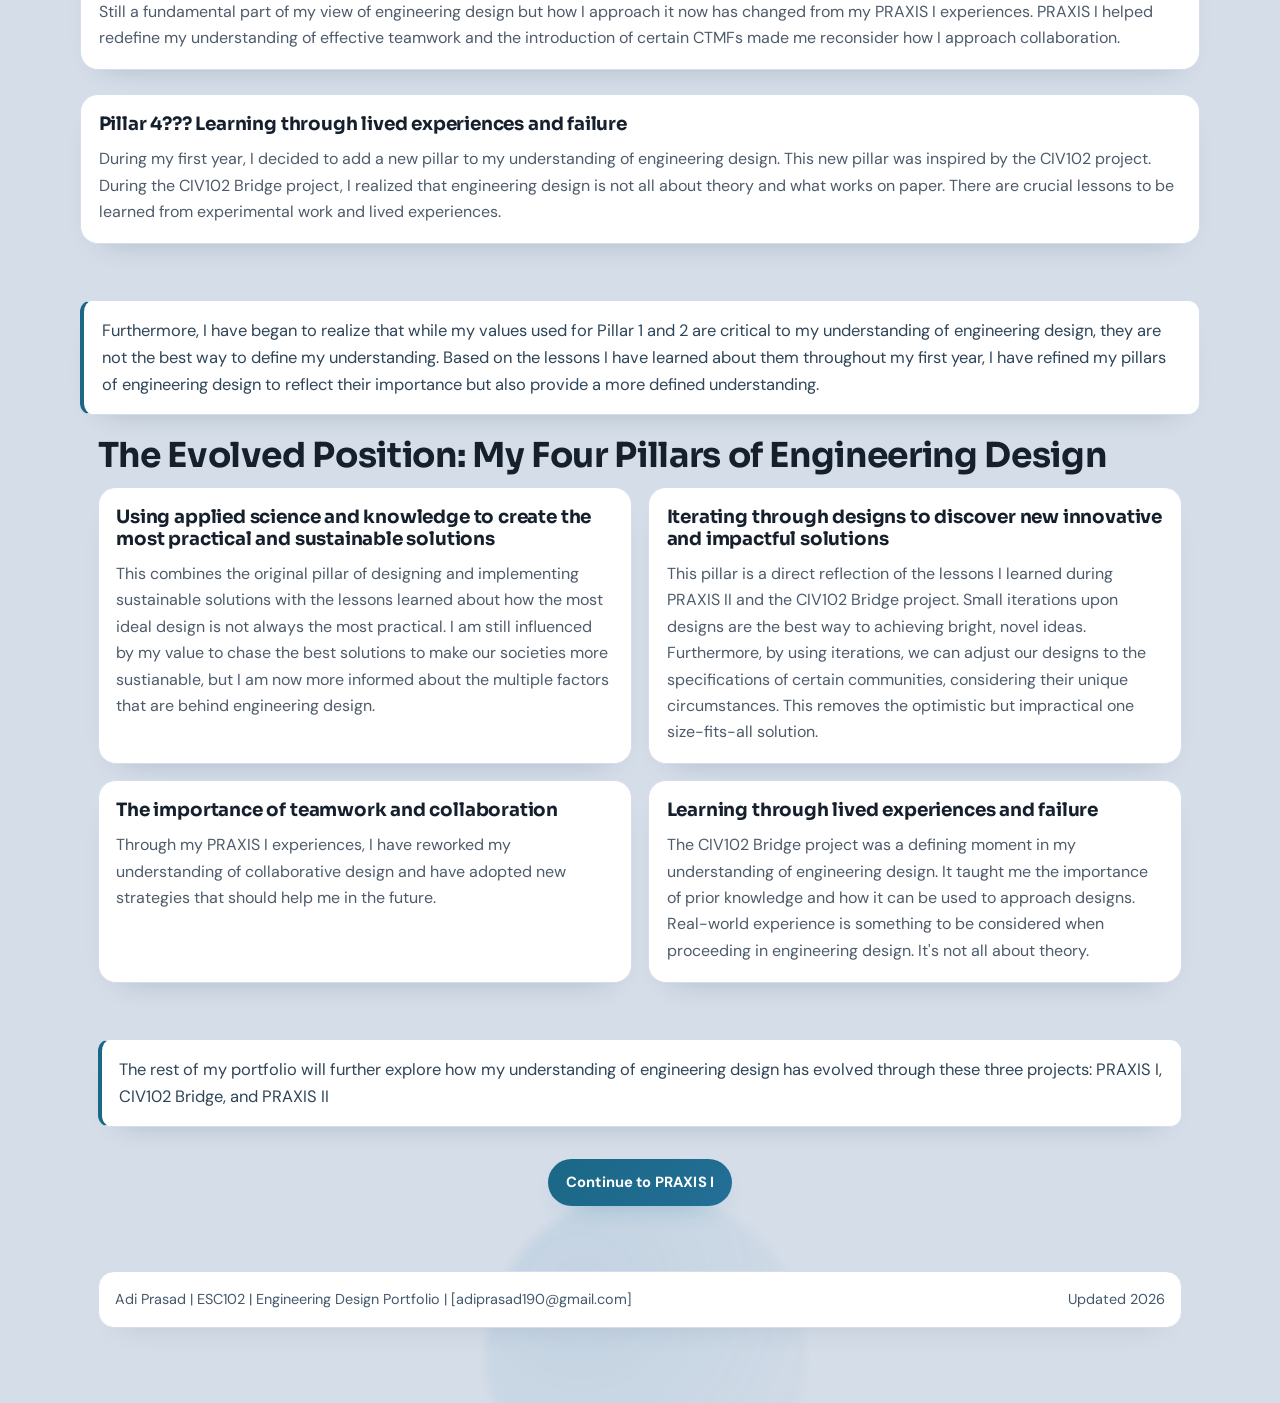
==== commit fd74564c: "Refine content and formatting for position statement and motor-brush project pages" ====
--- a/position-statement.html
+++ b/position-statement.html
@@ -128,7 +128,7 @@
         </article>
         <div class="reveal" data-delay="80" style="display: flex; flex-direction: row; flex-wrap: wrap; gap: 1.5rem; justify-content: center; align-items: flex-start;">
           <figure style="margin: 0; flex: 1 1 45%; min-width: 200px;">
-            <img src="bihar.png" alt="Mined bauxite being transported via cart and cable in Bihar. This is the kind of technology I imagined people would be using in the 19th/20th century, showing how improper design sets some communities decades behind modern technology" style="width: 100%; border-radius: 12px; box-shadow: var(--shadow-sm); object-fit: cover;">
+            <img src="Bihar.png" alt="Mined bauxite being transported via cart and cable in Bihar. This is the kind of technology I imagined people would be using in the 19th/20th century, showing how improper design sets some communities decades behind modern technology" style="width: 100%; border-radius: 12px; box-shadow: var(--shadow-sm); object-fit: cover;">
             <figcaption style="text-align: center; font-size: 0.85rem; color: var(--text); margin-top: 0.5rem; background: var(--surface); padding: 0.5rem; border-radius: 8px; border: 1px solid var(--line);">Figure 3: Mined bauxite being transported via cart and cable in Bihar. This is the kind of technology I imagined people would be using in the 19th/20th century, showing how improper design sets some communities decades behind modern technology</figcaption>
           </figure>
     </div>
